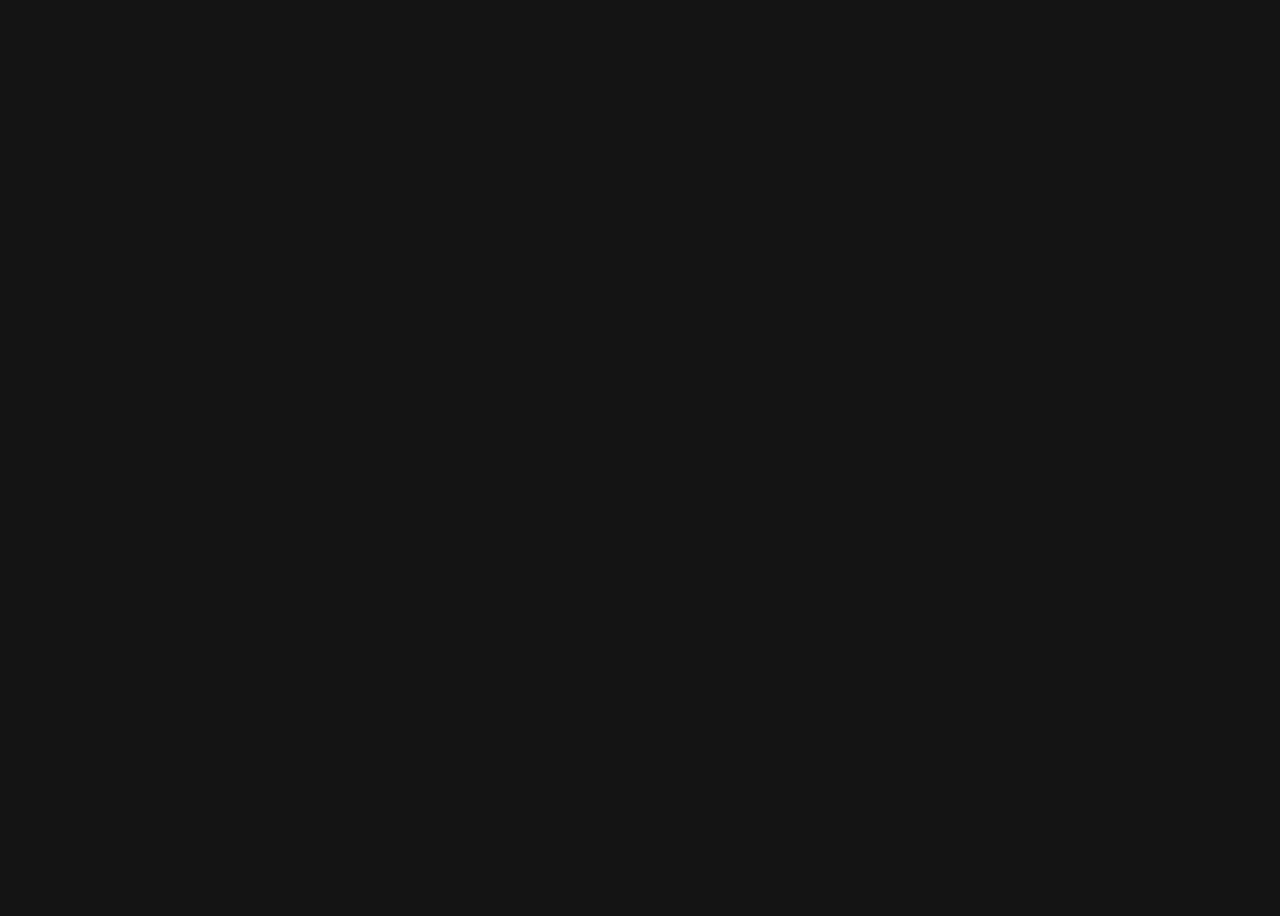
==== calculator.html @ 93fd1618 "calculator" ====
<!DOCTYPE html>
<html lang="th">
<head>
    <!-- 
        ============================================
        META TAGS
        กำหนดการเข้ารหัสและการแสดงผล
        ============================================
    -->
    <meta charset="UTF-8">
    <meta name="viewport" content="width=device-width, initial-scale=1.0">
    <meta name="description" content="เครื่องคิดเลข JavaScript - Natthanan Suwanchot">
    <title>เครื่องคิดเลข | Natthanan Suwanchot</title>
    
    <!-- 
        ============================================
        EXTERNAL FONTS
        โหลดฟอนต์ Bebas Neue และ Inter
        ============================================
    -->
    <link rel="preconnect" href="https://fonts.googleapis.com">
    <link rel="preconnect" href="https://fonts.gstatic.com" crossorigin>
    <link href="https://fonts.googleapis.com/css2?family=Bebas+Neue&family=Inter:wght@300;400;500;600;700&display=swap" rel="stylesheet">
    
    <!-- CSS หลัก -->
    <link rel="stylesheet" href="css/style.css">
    
    <!-- 
        ============================================
        NETFLIX-STYLE CSS สำหรับหน้า Calculator
        ============================================
    -->
    <style>
        /* ===== CSS Variables - Netflix Theme ===== */
        .netflix-calc {
            --netflix-red: #e50914;
            --netflix-dark: #141414;
            --netflix-darker: #0a0a0a;
            --netflix-card: #1a1a1a;
            --netflix-text: #ffffff;
            --netflix-gray: #b3b3b3;
            --netflix-border: #333333;
            font-family: 'Inter', 'Helvetica Neue', sans-serif;
            background-color: var(--netflix-dark);
            color: var(--netflix-text);
            min-height: 100vh;
            display: flex;
            flex-direction: column;
        }
        
        /* ===== NAVIGATION ===== */
        .netflix-nav {
            position: fixed;
            top: 0;
            left: 0;
            right: 0;
            z-index: 100;
            padding: 20px 4%;
            display: flex;
            justify-content: space-between;
            align-items: center;
            background-color: var(--netflix-dark);
            border-bottom: 1px solid var(--netflix-border);
        }
        
        .netflix-nav__logo {
            font-size: 1.5rem;
            font-weight: 700;
            color: var(--netflix-red);
            letter-spacing: 1px;
            text-transform: uppercase;
            text-decoration: none;
        }
        
        .netflix-nav__menu {
            display: flex;
            gap: 25px;
            list-style: none;
            margin: 0;
            padding: 0;
        }
        
        .netflix-nav__link {
            color: var(--netflix-gray);
            font-size: 14px;
            font-weight: 500;
            text-decoration: none;
            transition: color 0.2s ease;
        }
        
        .netflix-nav__link:hover,
        .netflix-nav__link--active {
            color: var(--netflix-text);
        }
        
        /* ===== MAIN CONTAINER ===== */
        .calc-container {
            flex: 1;
            display: flex;
            flex-direction: column;
            align-items: center;
            justify-content: center;
            padding: 100px 4% 40px;
        }
        
        /* ===== HEADER ===== */
        .calc-header {
            text-align: center;
            margin-bottom: 40px;
        }
        
        .calc-header__badge {
            display: inline-flex;
            align-items: center;
            gap: 8px;
            margin-bottom: 15px;
        }
        
        .calc-header__badge-icon {
            background-color: var(--netflix-red);
            color: white;
            font-weight: 900;
            padding: 2px 8px;
            font-size: 1rem;
        }
        
        .calc-header__badge-text {
            color: var(--netflix-gray);
            font-size: 0.9rem;
            letter-spacing: 3px;
            text-transform: uppercase;
        }
        
        .calc-header__title {
            font-family: 'Bebas Neue', Impact, sans-serif;
            font-size: clamp(2.5rem, 6vw, 4rem);
            letter-spacing: 4px;
            margin-bottom: 10px;
            text-shadow: 2px 2px 8px rgba(0, 0, 0, 0.8);
        }
        
        .calc-header__subtitle {
            color: var(--netflix-gray);
            font-size: 1rem;
        }
        
        /* ===== CALCULATOR ===== */
        .calculator {
            background-color: var(--netflix-card);
            border-radius: 16px;
            padding: 20px;
            box-shadow: 0 20px 60px rgba(0, 0, 0, 0.5);
            border: 1px solid var(--netflix-border);
            width: 100%;
            max-width: 340px;
        }
        
        /* Display */
        .calculator__display {
            background-color: var(--netflix-darker);
            border-radius: 12px;
            padding: 20px;
            margin-bottom: 15px;
            text-align: right;
            min-height: 100px;
            display: flex;
            flex-direction: column;
            justify-content: flex-end;
        }
        
        .calculator__equation {
            font-size: 0.9rem;
            color: var(--netflix-gray);
            min-height: 24px;
            word-break: break-all;
            margin-bottom: 5px;
        }
        
        .calculator__result {
            font-size: 2.5rem;
            font-weight: 700;
            font-family: 'SF Mono', 'Consolas', monospace;
            color: var(--netflix-text);
            word-break: break-all;
        }
        
        /* Keypad - CSS Grid 4 columns */
        .calculator__keypad {
            display: grid;
            grid-template-columns: repeat(4, 1fr);
            gap: 10px;
        }
        
        /* Keys */
        .calculator__key {
            aspect-ratio: 1;
            border-radius: 12px;
            font-size: 1.4rem;
            font-weight: 600;
            background-color: #2a2a2a;
            color: var(--netflix-text);
            border: none;
            cursor: pointer;
            transition: all 0.15s ease;
        }
        
        .calculator__key:hover {
            background-color: #3a3a3a;
        }
        
        .calculator__key:active {
            transform: scale(0.95);
        }
        
        /* Clear key - สีแดง Netflix */
        .calculator__key--clear {
            background-color: rgba(229, 9, 20, 0.3);
            color: var(--netflix-red);
        }
        
        .calculator__key--clear:hover {
            background-color: rgba(229, 9, 20, 0.5);
        }
        
        /* Operator keys - สีแดง Netflix */
        .calculator__key--operator {
            background-color: rgba(229, 9, 20, 0.2);
            color: var(--netflix-red);
        }
        
        .calculator__key--operator:hover {
            background-color: rgba(229, 9, 20, 0.4);
        }
        
        /* Zero key - กว้าง 2 columns */
        .calculator__key--zero {
            grid-column: span 2;
            aspect-ratio: auto;
            padding: 20px;
        }
        
        /* Equals key - สีแดง Netflix เต็ม */
        .calculator__key--equals {
            background-color: var(--netflix-red);
            color: white;
        }
        
        .calculator__key--equals:hover {
            background-color: #f40612;
        }
        
        /* ===== KEYBOARD INFO ===== */
        .calc-info {
            margin-top: 30px;
            text-align: center;
            color: var(--netflix-gray);
            font-size: 0.85rem;
        }
        
        .calc-info strong {
            color: var(--netflix-red);
        }
        
        /* ===== FOOTER ===== */
        .netflix-footer {
            background-color: var(--netflix-darker);
            padding: 30px 4%;
            text-align: center;
            border-top: 1px solid var(--netflix-border);
        }
        
        .netflix-footer__text {
            color: var(--netflix-gray);
            font-size: 0.9rem;
            margin: 0;
        }
        
        /* ===== RESPONSIVE ===== */
        @media (max-width: 768px) {
            .netflix-nav {
                padding: 15px 4%;
            }
            
            .netflix-nav__menu {
                gap: 15px;
            }
            
            .netflix-nav__link {
                font-size: 12px;
            }
            
            .calculator {
                max-width: 300px;
            }
            
            .calculator__key {
                font-size: 1.2rem;
            }
            
            .calculator__result {
                font-size: 2rem;
            }
        }
    </style>
</head>
<body class="netflix-calc">
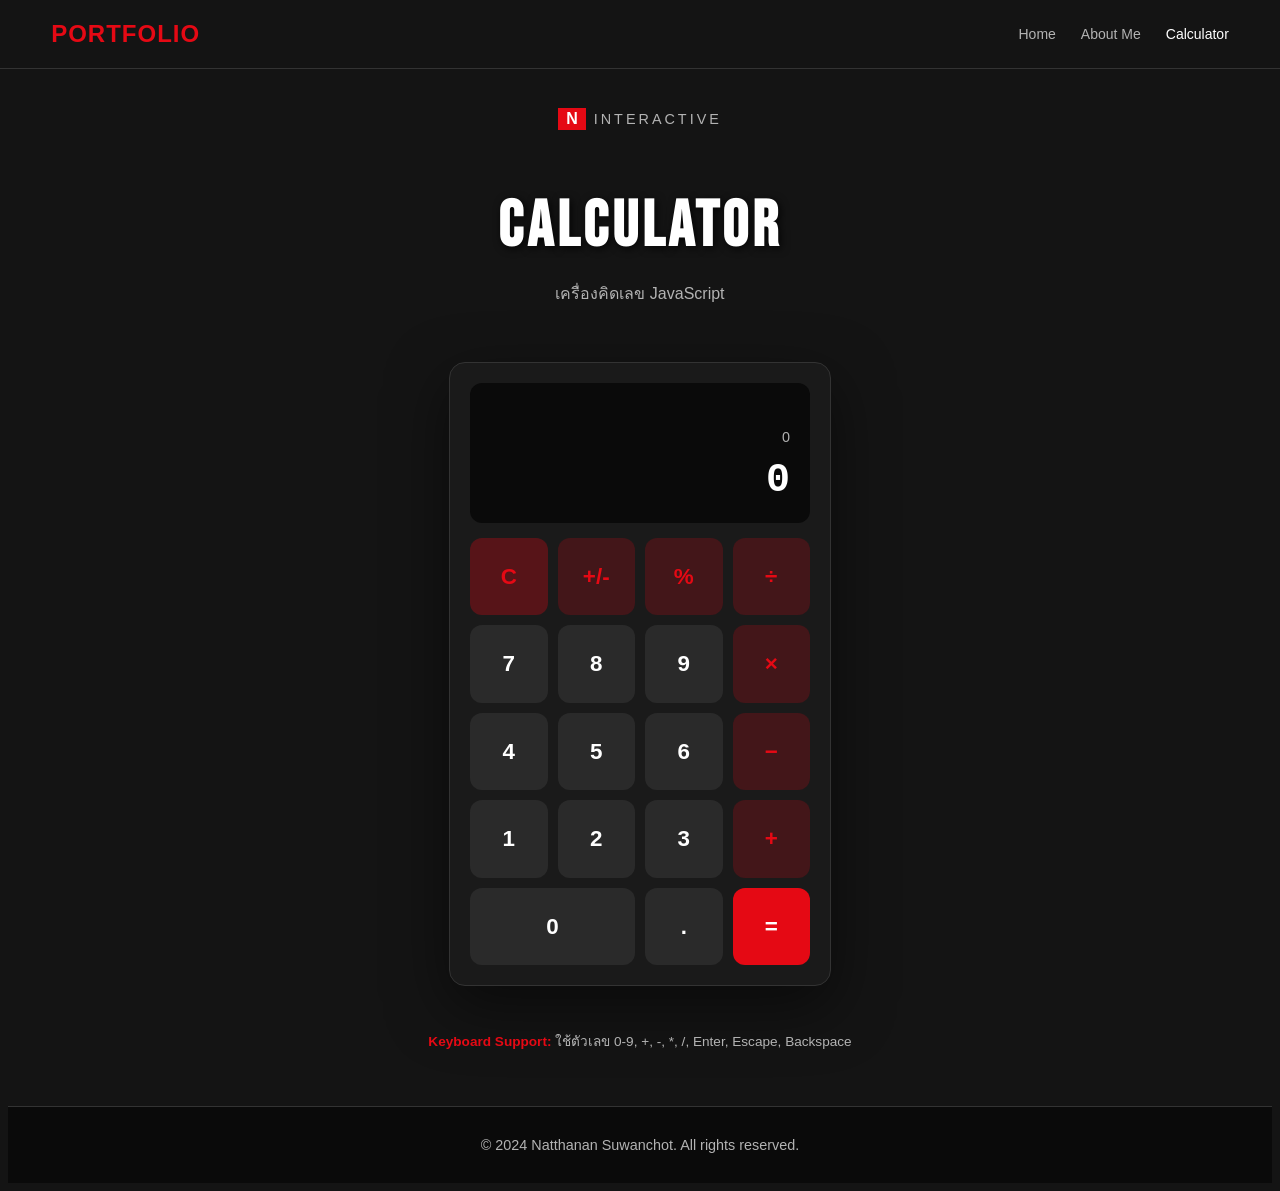
==== commit 52a42fc7: "calculator fix" ====
--- a/calculator.html
+++ b/calculator.html
@@ -303,4 +303,108 @@
         }
     </style>
 </head>
-<body class="netflix-calc">+<body class="netflix-calc">
+
+     <!-- 
+        ============================================
+        NAVIGATION
+        ============================================
+    -->
+    <header class="netflix-nav">
+        <a href="index.html" class="netflix-nav__logo">Portfolio</a>
+        <ul class="netflix-nav__menu">
+            <li><a href="index.html" class="netflix-nav__link">Home</a></li>
+            <li><a href="cv.html" class="netflix-nav__link">About Me</a></li>
+            <li><a href="calculator.html" class="netflix-nav__link netflix-nav__link--active" aria-current="page">Calculator</a></li>
+        </ul>
+    </header>
+
+    <!-- 
+        ============================================
+        MAIN CONTENT
+        ============================================
+    -->
+    <main class="calc-container">
+        <!-- Header -->
+        <div class="calc-header">
+            <div class="calc-header__badge">
+                <span class="calc-header__badge-icon">N</span>
+                <span class="calc-header__badge-text">Interactive</span>
+            </div>
+            <h1 class="calc-header__title">CALCULATOR</h1>
+            <p class="calc-header__subtitle">เครื่องคิดเลข JavaScript</p>
+        </div>
+
+        <!-- 
+            ============================================
+            CALCULATOR COMPONENT
+            ใช้ CSS Grid จัดวางปุ่ม 4 คอลัมน์
+            ============================================
+        -->
+        <div class="calculator" role="application" aria-label="เครื่องคิดเลข">
+            <!-- Display -->
+            <div class="calculator__display">
+                <div class="calculator__equation" aria-live="polite">0</div>
+                <div class="calculator__result" aria-live="polite">0</div>
+            </div>
+            
+            <!-- 
+                Keypad - ใช้ Event Delegation
+                ผูก Event กับ container แทนที่จะผูกกับปุ่มแต่ละปุ่ม
+            -->
+            <div class="calculator__keypad">
+                <!-- Row 1 -->
+                <button type="button" class="calculator__key calculator__key--clear" data-action="clear">C</button>
+                <button type="button" class="calculator__key calculator__key--operator" data-action="sign">+/-</button>
+                <button type="button" class="calculator__key calculator__key--operator" data-action="percent">%</button>
+                <button type="button" class="calculator__key calculator__key--operator" data-action="operator" data-value="/">÷</button>
+                
+                <!-- Row 2 -->
+                <button type="button" class="calculator__key" data-action="number" data-value="7">7</button>
+                <button type="button" class="calculator__key" data-action="number" data-value="8">8</button>
+                <button type="button" class="calculator__key" data-action="number" data-value="9">9</button>
+                <button type="button" class="calculator__key calculator__key--operator" data-action="operator" data-value="*">×</button>
+                
+                <!-- Row 3 -->
+                <button type="button" class="calculator__key" data-action="number" data-value="4">4</button>
+                <button type="button" class="calculator__key" data-action="number" data-value="5">5</button>
+                <button type="button" class="calculator__key" data-action="number" data-value="6">6</button>
+                <button type="button" class="calculator__key calculator__key--operator" data-action="operator" data-value="-">−</button>
+                
+                <!-- Row 4 -->
+                <button type="button" class="calculator__key" data-action="number" data-value="1">1</button>
+                <button type="button" class="calculator__key" data-action="number" data-value="2">2</button>
+                <button type="button" class="calculator__key" data-action="number" data-value="3">3</button>
+                <button type="button" class="calculator__key calculator__key--operator" data-action="operator" data-value="+">+</button>
+                
+                <!-- Row 5 -->
+                <button type="button" class="calculator__key calculator__key--zero" data-action="number" data-value="0">0</button>
+                <button type="button" class="calculator__key" data-action="decimal">.</button>
+                <button type="button" class="calculator__key calculator__key--equals" data-action="equals">=</button>
+            </div>
+        </div>
+
+        <!-- Keyboard Info -->
+        <div class="calc-info">
+            <p><strong>Keyboard Support:</strong> ใช้ตัวเลข 0-9, +, -, *, /, Enter, Escape, Backspace</p>
+        </div>
+    </main>
+
+    <!-- 
+        ============================================
+        FOOTER
+        ============================================
+    -->
+    <footer class="netflix-footer">
+        <p class="netflix-footer__text">&copy; 2024 Natthanan Suwanchot. All rights reserved.</p>
+    </footer>
+
+    <!-- 
+        ============================================
+        JAVASCRIPT
+        เชื่อมต่อไฟล์ JavaScript ภายนอก
+        ============================================
+    -->
+    <script src="js/calculator.js"></script>
+</body>
+</html>
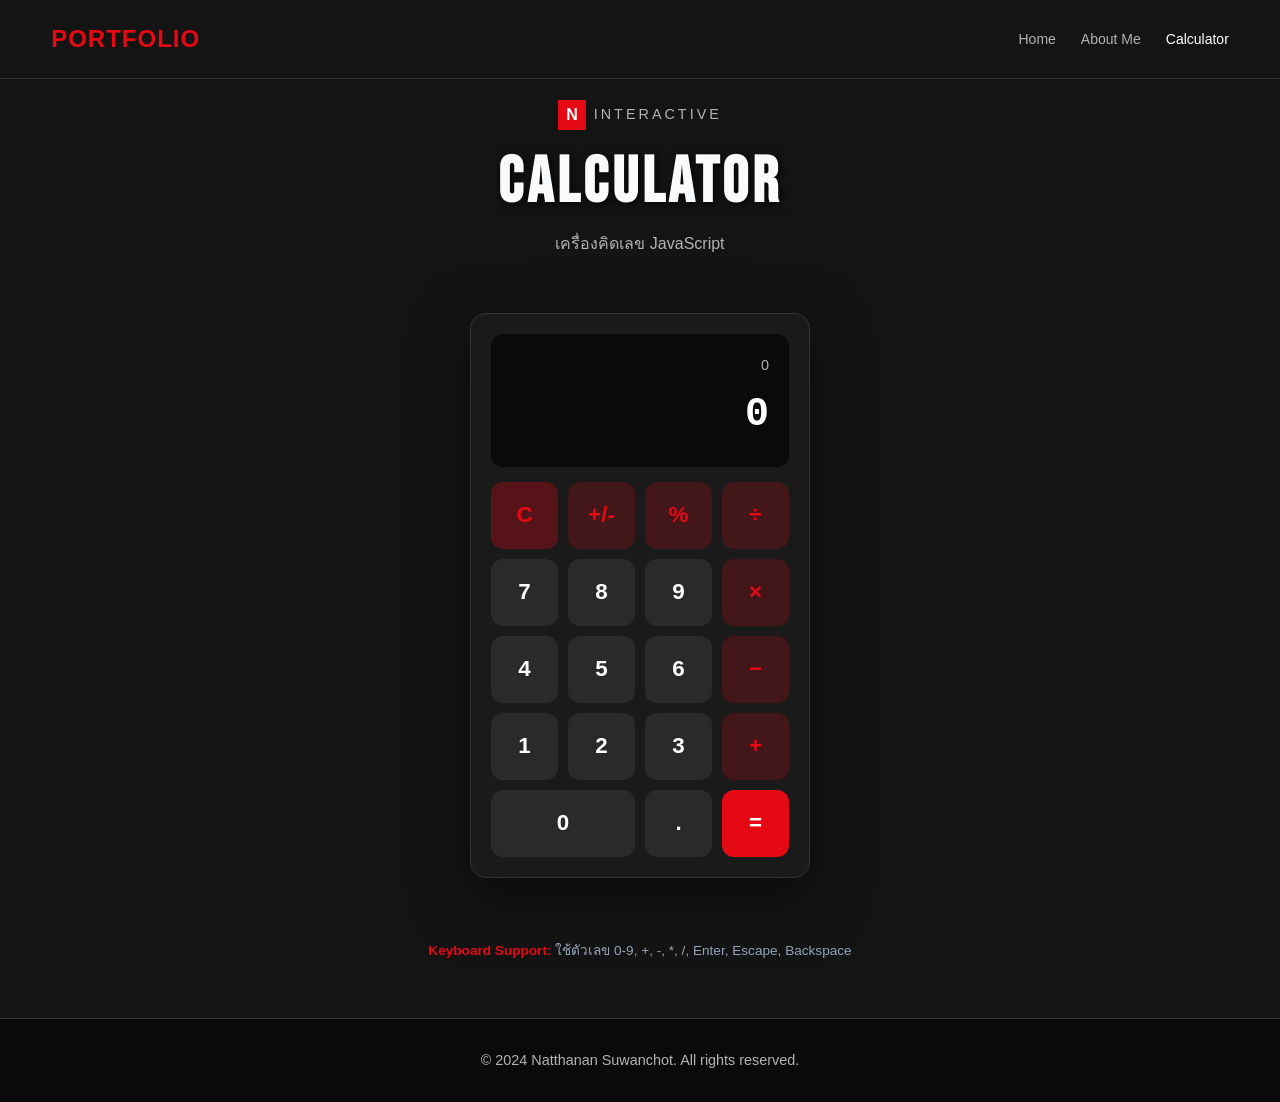
==== commit b7794847: "fix" ====
--- a/calculator.html
+++ b/calculator.html
@@ -304,8 +304,7 @@
     </style>
 </head>
 <body class="netflix-calc">
-
-     <!-- 
+    <!-- 
         ============================================
         NAVIGATION
         ============================================
--- a/css/style.css
+++ b/css/style.css
@@ -0,0 +1,1073 @@
+/* ============================================
+   PERSONAL WEBSITE - MAIN STYLESHEET
+   ============================================
+   
+   สารบัญ (Table of Contents):
+   1. CSS Variables (Custom Properties)
+   2. CSS Reset & Base Styles
+   3. Typography
+   4. Layout Components
+   5. Header & Navigation
+   6. Buttons
+   7. Cards
+   8. Hero Section
+   9. About Section
+   10. Skills Section
+   11. CV Page Styles
+   12. Calculator Styles
+   13. Footer
+   14. Responsive Breakpoints
+   
+   ============================================ */
+
+/* ============================================
+   1. CSS VARIABLES (CUSTOM PROPERTIES)
+   ============================================
+   กำหนดค่าสีและฟอนต์หลักที่ใช้ทั้งเว็บไซต์
+   ทำให้ง่ายต่อการแก้ไขและ maintain
+*/
+:root {
+    /* ===== Color Palette ===== */
+    /* สีหลัก - Teal/Cyan */
+    --color-primary: #14b8a6;
+    --color-primary-light: #2dd4bf;
+    --color-primary-dark: #0d9488;
+    
+    /* สีพื้นหลัง - Dark Theme */
+    --color-bg-dark: #0f172a;
+    --color-bg-card: #1e293b;
+    --color-bg-card-hover: #334155;
+    
+    /* สีข้อความ */
+    --color-text-primary: #f8fafc;
+    --color-text-secondary: #94a3b8;
+    --color-text-muted: #64748b;
+    
+    /* สีเส้นขอบ */
+    --color-border: #334155;
+    --color-border-light: #475569;
+    
+    /* สีสำหรับ Calculator */
+    --color-calc-key: #334155;
+    --color-calc-key-hover: #475569;
+    --color-calc-operator: #f59e0b;
+    --color-calc-equals: #14b8a6;
+    --color-calc-clear: #ef4444;
+    
+    /* ===== Typography ===== */
+    /* ฟอนต์หลัก - ใช้ System Font Stack เพื่อ Performance */
+    --font-family-primary: 'Segoe UI', system-ui, -apple-system, sans-serif;
+    --font-family-mono: 'SF Mono', 'Consolas', 'Liberation Mono', monospace;
+    
+    /* ขนาดฟอนต์ */
+    --font-size-xs: 0.75rem;    /* 12px */
+    --font-size-sm: 0.875rem;   /* 14px */
+    --font-size-base: 1rem;     /* 16px */
+    --font-size-lg: 1.125rem;   /* 18px */
+    --font-size-xl: 1.25rem;    /* 20px */
+    --font-size-2xl: 1.5rem;    /* 24px */
+    --font-size-3xl: 1.875rem;  /* 30px */
+    --font-size-4xl: 2.25rem;   /* 36px */
+    
+    /* ===== Spacing ===== */
+    --spacing-xs: 0.25rem;   /* 4px */
+    --spacing-sm: 0.5rem;    /* 8px */
+    --spacing-md: 1rem;      /* 16px */
+    --spacing-lg: 1.5rem;    /* 24px */
+    --spacing-xl: 2rem;      /* 32px */
+    --spacing-2xl: 3rem;     /* 48px */
+    --spacing-3xl: 4rem;     /* 64px */
+    
+    /* ===== Border Radius ===== */
+    --radius-sm: 0.375rem;   /* 6px */
+    --radius-md: 0.5rem;     /* 8px */
+    --radius-lg: 0.75rem;    /* 12px */
+    --radius-xl: 1rem;       /* 16px */
+    --radius-full: 9999px;   /* Fully rounded */
+    
+    /* ===== Shadows ===== */
+    --shadow-sm: 0 1px 2px rgba(0, 0, 0, 0.3);
+    --shadow-md: 0 4px 6px rgba(0, 0, 0, 0.3);
+    --shadow-lg: 0 10px 15px rgba(0, 0, 0, 0.3);
+    
+    /* ===== Transitions ===== */
+    --transition-fast: 150ms ease;
+    --transition-normal: 250ms ease;
+    --transition-slow: 350ms ease;
+    
+    /* ===== Container Widths ===== */
+    --container-sm: 640px;
+    --container-md: 768px;
+    --container-lg: 1024px;
+    --container-xl: 1200px;
+}
+
+
+/* ============================================
+   2. CSS RESET & BASE STYLES
+   ============================================
+   รีเซ็ตค่า default ของ browser เพื่อความสม่ำเสมอ
+*/
+
+/* Box sizing reset */
+*,
+*::before,
+*::after {
+    box-sizing: border-box;
+    margin: 0;
+    padding: 0;
+}
+
+/* HTML & Body base styles */
+html {
+    /* ทำให้ 1rem = 16px */
+    font-size: 100%;
+    /* Smooth scrolling */
+    scroll-behavior: smooth;
+}
+
+body {
+    font-family: var(--font-family-primary);
+    font-size: var(--font-size-base);
+    line-height: 1.6;
+    color: var(--color-text-primary);
+    background-color: var(--color-bg-dark);
+    /* ป้องกัน horizontal scroll */
+    overflow-x: hidden;
+    /* Minimum height เต็มหน้าจอ */
+    min-height: 100vh;
+}
+
+/* Remove default list styles */
+ul, ol {
+    list-style: none;
+}
+
+/* Remove default link styles */
+a {
+    text-decoration: none;
+    color: inherit;
+}
+
+/* Make images responsive by default */
+img {
+    max-width: 100%;
+    height: auto;
+    display: block;
+}
+
+/* Remove default button styles */
+button {
+    font-family: inherit;
+    font-size: inherit;
+    cursor: pointer;
+    border: none;
+    background: none;
+}
+
+/* Focus styles for accessibility */
+:focus-visible {
+    outline: 2px solid var(--color-primary);
+    outline-offset: 2px;
+}
+
+
+/* ============================================
+   3. TYPOGRAPHY
+   ============================================
+   สไตล์สำหรับ headings และ text elements
+*/
+
+h1, h2, h3, h4, h5, h6 {
+    font-weight: 700;
+    line-height: 1.2;
+    color: var(--color-text-primary);
+}
+
+h1 { font-size: var(--font-size-4xl); }
+h2 { font-size: var(--font-size-3xl); }
+h3 { font-size: var(--font-size-2xl); }
+h4 { font-size: var(--font-size-xl); }
+
+p {
+    margin-bottom: var(--spacing-md);
+    color: var(--color-text-secondary);
+}
+
+/* Section title - ใช้ร่วมกันทั้งเว็บ */
+.section__title {
+    font-size: var(--font-size-2xl);
+    text-align: center;
+    margin-bottom: var(--spacing-xl);
+    color: var(--color-text-primary);
+}
+
+
+/* ============================================
+   4. LAYOUT COMPONENTS
+   ============================================
+   Container และ layout utilities
+*/
+
+/* Main content wrapper */
+.main {
+    /* ให้พื้นที่สำหรับ fixed header */
+    padding-top: 80px;
+}
+
+/* Generic container */
+.container {
+    width: 100%;
+    max-width: var(--container-xl);
+    margin: 0 auto;
+    padding: 0 var(--spacing-md);
+}
+
+
+/* ============================================
+   5. HEADER & NAVIGATION
+   ============================================
+   ส่วนหัวและเมนูนำทาง - ใช้ Flexbox จัดเรียง
+*/
+
+/* Header - fixed ที่ด้านบน */
+.header {
+    position: fixed;
+    top: 0;
+    left: 0;
+    right: 0;
+    z-index: 1000;
+    background-color: rgba(15, 23, 42, 0.95);
+    backdrop-filter: blur(10px);
+    border-bottom: 1px solid var(--color-border);
+}
+
+/* Header container - ใช้ Flexbox */
+.header__container {
+    max-width: var(--container-xl);
+    margin: 0 auto;
+    padding: var(--spacing-md);
+    /* Flexbox: จัดเรียง logo และ nav */
+    display: flex;
+    justify-content: space-between;
+    align-items: center;
+}
+
+/* Logo styles */
+.header__logo {
+    display: flex;
+    align-items: center;
+    gap: var(--spacing-sm);
+    font-weight: 700;
+    font-size: var(--font-size-lg);
+    color: var(--color-text-primary);
+    transition: color var(--transition-fast);
+}
+
+.header__logo:hover {
+    color: var(--color-primary);
+}
+
+.header__logo-icon {
+    color: var(--color-primary);
+    font-family: var(--font-family-mono);
+}
+
+/* Navigation - ใช้ Flexbox */
+.nav__list {
+    /* Flexbox: จัดเรียงเมนูในแนวนอน */
+    display: flex;
+    gap: var(--spacing-xs);
+}
+
+.nav__link {
+    display: block;
+    padding: var(--spacing-sm) var(--spacing-md);
+    border-radius: var(--radius-md);
+    color: var(--color-text-secondary);
+    font-weight: 500;
+    transition: all var(--transition-fast);
+}
+
+.nav__link:hover {
+    color: var(--color-text-primary);
+    background-color: var(--color-bg-card);
+}
+
+/* Active state - Modifier class ตาม BEM */
+.nav__link--active {
+    color: var(--color-primary);
+    background-color: rgba(20, 184, 166, 0.1);
+}
+
+
+/* ============================================
+   6. BUTTONS
+   ============================================
+   ปุ่มต่างๆ - ใช้ BEM Modifier
+*/
+
+.btn {
+    display: inline-flex;
+    align-items: center;
+    justify-content: center;
+    padding: var(--spacing-sm) var(--spacing-lg);
+    border-radius: var(--radius-md);
+    font-weight: 600;
+    font-size: var(--font-size-base);
+    transition: all var(--transition-fast);
+    cursor: pointer;
+}
+
+/* Primary button - สีหลัก */
+.btn--primary {
+    background-color: var(--color-primary);
+    color: var(--color-bg-dark);
+}
+
+.btn--primary:hover {
+    background-color: var(--color-primary-light);
+    transform: translateY(-2px);
+    box-shadow: var(--shadow-md);
+}
+
+/* Secondary button - outline style */
+.btn--secondary {
+    background-color: transparent;
+    color: var(--color-primary);
+    border: 2px solid var(--color-primary);
+}
+
+.btn--secondary:hover {
+    background-color: var(--color-primary);
+    color: var(--color-bg-dark);
+}
+
+
+/* ============================================
+   7. CARDS
+   ============================================
+   Card component - ใช้ซ้ำได้หลายที่
+*/
+
+.card {
+    background-color: var(--color-bg-card);
+    border-radius: var(--radius-lg);
+    padding: var(--spacing-lg);
+    border: 1px solid var(--color-border);
+    transition: all var(--transition-normal);
+}
+
+.card:hover {
+    transform: translateY(-4px);
+    border-color: var(--color-primary);
+    box-shadow: var(--shadow-lg);
+}
+
+.card__icon {
+    font-size: var(--font-size-3xl);
+    margin-bottom: var(--spacing-md);
+}
+
+.card__title {
+    font-size: var(--font-size-lg);
+    margin-bottom: var(--spacing-sm);
+    color: var(--color-text-primary);
+}
+
+.card__text {
+    font-size: var(--font-size-sm);
+    color: var(--color-text-secondary);
+    margin-bottom: 0;
+}
+
+
+/* ============================================
+   8. HERO SECTION
+   ============================================
+   ส่วน Hero ในหน้าแรก
+*/
+
+.hero {
+    padding: var(--spacing-3xl) var(--spacing-md);
+    min-height: calc(100vh - 80px);
+    /* Flexbox: จัดกึ่งกลางแนวตั้ง */
+    display: flex;
+    align-items: center;
+}
+
+.hero__container {
+    max-width: var(--container-lg);
+    margin: 0 auto;
+    /* Flexbox: จัดเรียง mobile-first (แนวตั้ง) */
+    display: flex;
+    flex-direction: column;
+    align-items: center;
+    text-align: center;
+    gap: var(--spacing-xl);
+}
+
+/* รูปโปรไฟล์ */
+.hero__image-wrapper {
+    flex-shrink: 0;
+}
+
+.hero__image-placeholder {
+    width: 180px;
+    height: 180px;
+    border-radius: var(--radius-full);
+    background: linear-gradient(135deg, var(--color-primary), var(--color-primary-dark));
+    display: flex;
+    align-items: center;
+    justify-content: center;
+    border: 4px solid var(--color-bg-card);
+    box-shadow: var(--shadow-lg);
+}
+
+.hero__image-icon {
+    font-size: 4rem;
+}
+
+/* Hero content */
+.hero__greeting {
+    font-size: var(--font-size-lg);
+    color: var(--color-primary);
+    margin-bottom: var(--spacing-sm);
+}
+
+.hero__title {
+    font-size: var(--font-size-3xl);
+    margin-bottom: var(--spacing-sm);
+}
+
+.hero__name {
+    color: var(--color-primary);
+}
+
+.hero__subtitle {
+    font-size: var(--font-size-xl);
+    color: var(--color-text-secondary);
+    margin-bottom: var(--spacing-md);
+}
+
+.hero__description {
+    max-width: 500px;
+    margin: 0 auto var(--spacing-lg);
+}
+
+/* Hero buttons */
+.hero__buttons {
+    display: flex;
+    flex-wrap: wrap;
+    justify-content: center;
+    gap: var(--spacing-md);
+}
+
+
+/* ============================================
+   9. ABOUT SECTION
+   ============================================
+   ส่วนเกี่ยวกับตัวเอง - ใช้ CSS Grid
+*/
+
+.about {
+    padding: var(--spacing-3xl) var(--spacing-md);
+    background-color: var(--color-bg-card);
+}
+
+.about__container {
+    max-width: var(--container-lg);
+    margin: 0 auto;
+}
+
+/* Grid layout สำหรับ cards */
+.about__grid {
+    /* CSS Grid: 1 คอลัมน์บน mobile */
+    display: grid;
+    grid-template-columns: 1fr;
+    gap: var(--spacing-lg);
+}
+
+
+/* ============================================
+   10. SKILLS SECTION
+   ============================================
+   ส่วนแสดงทักษะ - ใช้ Flexbox wrap
+*/
+
+.skills {
+    padding: var(--spacing-3xl) var(--spacing-md);
+}
+
+.skills__container {
+    max-width: var(--container-lg);
+    margin: 0 auto;
+}
+
+.skills__list {
+    /* Flexbox: wrap items */
+    display: flex;
+    flex-wrap: wrap;
+    justify-content: center;
+    gap: var(--spacing-sm);
+}
+
+.skills__item {
+    background-color: var(--color-bg-card);
+    padding: var(--spacing-sm) var(--spacing-md);
+    border-radius: var(--radius-full);
+    font-size: var(--font-size-sm);
+    font-weight: 500;
+    border: 1px solid var(--color-border);
+    transition: all var(--transition-fast);
+}
+
+.skills__item:hover {
+    border-color: var(--color-primary);
+    color: var(--color-primary);
+}
+
+
+/* ============================================
+   11. CV PAGE STYLES
+   ============================================
+   สไตล์สำหรับหน้า CV
+*/
+
+/* CV Header */
+.cv-header {
+    padding: var(--spacing-3xl) var(--spacing-md) var(--spacing-xl);
+    background-color: var(--color-bg-card);
+}
+
+.cv-header__container {
+    max-width: var(--container-lg);
+    margin: 0 auto;
+    /* Flexbox: จัดเรียงรูปและข้อมูล */
+    display: flex;
+    flex-direction: column;
+    align-items: center;
+    text-align: center;
+    gap: var(--spacing-lg);
+}
+
+.cv-header__image-placeholder {
+    width: 150px;
+    height: 150px;
+    border-radius: var(--radius-full);
+    background: linear-gradient(135deg, var(--color-primary), var(--color-primary-dark));
+    display: flex;
+    align-items: center;
+    justify-content: center;
+    font-size: 3rem;
+    border: 4px solid var(--color-bg-dark);
+}
+
+.cv-header__name {
+    font-size: var(--font-size-3xl);
+    margin-bottom: var(--spacing-xs);
+}
+
+.cv-header__title {
+    font-size: var(--font-size-lg);
+    color: var(--color-primary);
+    margin-bottom: var(--spacing-md);
+}
+
+.cv-header__contact {
+    display: flex;
+    flex-direction: column;
+    gap: var(--spacing-sm);
+}
+
+.cv-header__contact-item {
+    display: flex;
+    align-items: center;
+    justify-content: center;
+    gap: var(--spacing-sm);
+    color: var(--color-text-secondary);
+}
+
+.cv-header__contact-item a {
+    color: var(--color-primary);
+}
+
+.cv-header__contact-item a:hover {
+    text-decoration: underline;
+}
+
+/* CV Content - ใช้ CSS Grid 2 คอลัมน์ */
+.cv-content {
+    padding: var(--spacing-xl) var(--spacing-md) var(--spacing-3xl);
+}
+
+.cv-content__container {
+    max-width: var(--container-lg);
+    margin: 0 auto;
+    /* CSS Grid: mobile-first 1 column */
+    display: grid;
+    grid-template-columns: 1fr;
+    gap: var(--spacing-xl);
+}
+
+/* CV Section */
+.cv-section {
+    margin-bottom: var(--spacing-xl);
+}
+
+.cv-section__title {
+    font-size: var(--font-size-xl);
+    display: flex;
+    align-items: center;
+    gap: var(--spacing-sm);
+    padding-bottom: var(--spacing-sm);
+    border-bottom: 2px solid var(--color-border);
+    margin-bottom: var(--spacing-lg);
+}
+
+.cv-section__icon {
+    font-size: var(--font-size-2xl);
+}
+
+/* Timeline Component */
+.timeline {
+    position: relative;
+    padding-left: var(--spacing-lg);
+}
+
+/* เส้น Timeline */
+.timeline::before {
+    content: '';
+    position: absolute;
+    left: 0;
+    top: 0;
+    bottom: 0;
+    width: 2px;
+    background-color: var(--color-border);
+}
+
+.timeline__item {
+    position: relative;
+    padding-bottom: var(--spacing-lg);
+}
+
+.timeline__item:last-child {
+    padding-bottom: 0;
+}
+
+/* จุดบน Timeline */
+.timeline__marker {
+    position: absolute;
+    left: calc(-1 * var(--spacing-lg) - 5px);
+    top: 4px;
+    width: 12px;
+    height: 12px;
+    border-radius: var(--radius-full);
+    background-color: var(--color-primary);
+    border: 2px solid var(--color-bg-dark);
+}
+
+.timeline__title {
+    font-size: var(--font-size-lg);
+    margin-bottom: var(--spacing-xs);
+}
+
+.timeline__subtitle {
+    color: var(--color-primary);
+    font-weight: 500;
+    margin-bottom: var(--spacing-xs);
+}
+
+.timeline__date {
+    font-size: var(--font-size-sm);
+    color: var(--color-text-muted);
+    margin-bottom: var(--spacing-sm);
+}
+
+.timeline__description {
+    font-size: var(--font-size-sm);
+}
+
+.timeline__list {
+    padding-left: var(--spacing-md);
+}
+
+.timeline__list li {
+    position: relative;
+    padding-left: var(--spacing-md);
+    margin-bottom: var(--spacing-xs);
+    font-size: var(--font-size-sm);
+    color: var(--color-text-secondary);
+}
+
+.timeline__list li::before {
+    content: '•';
+    position: absolute;
+    left: 0;
+    color: var(--color-primary);
+}
+
+/* Skill Bars */
+.skill-bars {
+    display: flex;
+    flex-direction: column;
+    gap: var(--spacing-md);
+}
+
+.skill-bar__header {
+    display: flex;
+    justify-content: space-between;
+    margin-bottom: var(--spacing-xs);
+}
+
+.skill-bar__name {
+    font-weight: 500;
+}
+
+.skill-bar__percent {
+    color: var(--color-primary);
+    font-size: var(--font-size-sm);
+}
+
+.skill-bar__track {
+    height: 8px;
+    background-color: var(--color-bg-dark);
+    border-radius: var(--radius-full);
+    overflow: hidden;
+}
+
+.skill-bar__fill {
+    height: 100%;
+    background: linear-gradient(90deg, var(--color-primary), var(--color-primary-light));
+    border-radius: var(--radius-full);
+    transition: width var(--transition-slow);
+}
+
+/* Language List */
+.language-list {
+    display: flex;
+    flex-direction: column;
+    gap: var(--spacing-sm);
+}
+
+.language-list__item {
+    display: flex;
+    justify-content: space-between;
+    padding: var(--spacing-sm);
+    background-color: var(--color-bg-dark);
+    border-radius: var(--radius-md);
+}
+
+.language-list__level {
+    color: var(--color-primary);
+    font-size: var(--font-size-sm);
+}
+
+/* Interest Tags */
+.interest-tags {
+    display: flex;
+    flex-wrap: wrap;
+    gap: var(--spacing-sm);
+}
+
+.interest-tags__item {
+    background-color: var(--color-bg-dark);
+    padding: var(--spacing-xs) var(--spacing-md);
+    border-radius: var(--radius-full);
+    font-size: var(--font-size-sm);
+    border: 1px solid var(--color-border);
+}
+
+
+/* ============================================
+   12. CALCULATOR STYLES
+   ============================================
+   สไตล์สำหรับเครื่องคิดเลข - ใช้ CSS Grid
+*/
+
+.calculator-section {
+    padding: var(--spacing-3xl) var(--spacing-md);
+    min-height: calc(100vh - 80px);
+}
+
+.calculator-section__container {
+    max-width: var(--container-sm);
+    margin: 0 auto;
+    text-align: center;
+}
+
+.calculator-section__description {
+    margin-bottom: var(--spacing-xl);
+}
+
+/* Calculator container */
+.calculator {
+    background-color: var(--color-bg-card);
+    border-radius: var(--radius-xl);
+    padding: var(--spacing-md);
+    box-shadow: var(--shadow-lg);
+    border: 1px solid var(--color-border);
+    max-width: 320px;
+    margin: 0 auto var(--spacing-xl);
+}
+
+/* Calculator display */
+.calculator__display {
+    background-color: var(--color-bg-dark);
+    border-radius: var(--radius-lg);
+    padding: var(--spacing-md);
+    margin-bottom: var(--spacing-md);
+    text-align: right;
+    min-height: 100px;
+    display: flex;
+    flex-direction: column;
+    justify-content: flex-end;
+}
+
+.calculator__equation {
+    font-size: var(--font-size-sm);
+    color: var(--color-text-muted);
+    min-height: 20px;
+    word-break: break-all;
+}
+
+.calculator__result {
+    font-size: var(--font-size-3xl);
+    font-weight: 700;
+    font-family: var(--font-family-mono);
+    color: var(--color-text-primary);
+    word-break: break-all;
+}
+
+/* Calculator keypad - ใช้ CSS Grid 4 columns */
+.calculator__keypad {
+    /* CSS Grid: 4 คอลัมน์เท่ากัน */
+    display: grid;
+    grid-template-columns: repeat(4, 1fr);
+    gap: var(--spacing-sm);
+}
+
+/* Calculator keys */
+.calculator__key {
+    aspect-ratio: 1;
+    border-radius: var(--radius-md);
+    font-size: var(--font-size-xl);
+    font-weight: 600;
+    background-color: var(--color-calc-key);
+    color: var(--color-text-primary);
+    transition: all var(--transition-fast);
+    border: 1px solid transparent;
+}
+
+.calculator__key:hover {
+    background-color: var(--color-calc-key-hover);
+}
+
+.calculator__key:active {
+    transform: scale(0.95);
+}
+
+/* Clear key - สีแดง */
+.calculator__key--clear {
+    background-color: rgba(239, 68, 68, 0.2);
+    color: var(--color-calc-clear);
+}
+
+.calculator__key--clear:hover {
+    background-color: rgba(239, 68, 68, 0.3);
+}
+
+/* Operator keys - สีส้ม */
+.calculator__key--operator {
+    background-color: rgba(245, 158, 11, 0.2);
+    color: var(--color-calc-operator);
+}
+
+.calculator__key--operator:hover {
+    background-color: rgba(245, 158, 11, 0.3);
+}
+
+/* Zero key - กว้าง 2 columns */
+.calculator__key--zero {
+    grid-column: span 2;
+    aspect-ratio: auto;
+    padding: var(--spacing-md);
+}
+
+/* Equals key - สี primary */
+.calculator__key--equals {
+    background-color: var(--color-calc-equals);
+    color: var(--color-bg-dark);
+}
+
+.calculator__key--equals:hover {
+    background-color: var(--color-primary-light);
+}
+
+/* Help text */
+.calculator-section__help {
+    font-size: var(--font-size-sm);
+    color: var(--color-text-muted);
+    background-color: var(--color-bg-card);
+    padding: var(--spacing-md);
+    border-radius: var(--radius-md);
+    margin-bottom: var(--spacing-3xl);
+}
+
+/* Features section */
+.features {
+    padding: var(--spacing-xl) var(--spacing-md) var(--spacing-3xl);
+}
+
+.features__container {
+    max-width: var(--container-lg);
+    margin: 0 auto;
+}
+
+.features__grid {
+    display: grid;
+    grid-template-columns: 1fr;
+    gap: var(--spacing-lg);
+}
+
+
+/* ============================================
+   13. FOOTER
+   ============================================
+   ส่วนท้ายของเว็บไซต์
+*/
+
+.footer {
+    background-color: var(--color-bg-card);
+    border-top: 1px solid var(--color-border);
+    padding: var(--spacing-xl) var(--spacing-md);
+}
+
+.footer__container {
+    max-width: var(--container-lg);
+    margin: 0 auto;
+    text-align: center;
+}
+
+.footer__text {
+    color: var(--color-text-secondary);
+    margin-bottom: var(--spacing-md);
+}
+
+.footer__links {
+    display: flex;
+    justify-content: center;
+    gap: var(--spacing-lg);
+}
+
+.footer__link {
+    color: var(--color-text-secondary);
+    transition: color var(--transition-fast);
+}
+
+.footer__link:hover {
+    color: var(--color-primary);
+}
+
+
+/* ============================================
+   14. RESPONSIVE BREAKPOINTS
+   ============================================
+   Mobile-First: เขียน CSS พื้นฐานสำหรับมือถือก่อน
+   แล้วใช้ min-width media queries สำหรับหน้าจอใหญ่ขึ้น
+*/
+
+/* ===== Tablet (768px ขึ้นไป) ===== */
+@media (min-width: 768px) {
+    /* Hero section - จัดเรียงแนวนอน */
+    .hero__container {
+        flex-direction: row;
+        text-align: left;
+    }
+    
+    .hero__image-placeholder {
+        width: 220px;
+        height: 220px;
+    }
+    
+    .hero__title {
+        font-size: var(--font-size-4xl);
+    }
+    
+    .hero__buttons {
+        justify-content: flex-start;
+    }
+    
+    /* About grid - 2 columns */
+    .about__grid {
+        grid-template-columns: repeat(2, 1fr);
+    }
+    
+    /* CV header - แนวนอน */
+    .cv-header__container {
+        flex-direction: row;
+        text-align: left;
+    }
+    
+    .cv-header__contact {
+        flex-direction: row;
+        flex-wrap: wrap;
+    }
+    
+    /* CV content - 2 columns */
+    .cv-content__container {
+        grid-template-columns: 2fr 1fr;
+    }
+    
+    /* Features grid - 2 columns */
+    .features__grid {
+        grid-template-columns: repeat(2, 1fr);
+    }
+}
+
+/* ===== Desktop (1024px ขึ้นไป) ===== */
+@media (min-width: 1024px) {
+    /* About grid - 3 columns */
+    .about__grid {
+        grid-template-columns: repeat(3, 1fr);
+    }
+    
+    /* Features grid - 3 columns */
+    .features__grid {
+        grid-template-columns: repeat(3, 1fr);
+    }
+    
+    /* Navigation - เพิ่ม spacing */
+    .nav__list {
+        gap: var(--spacing-sm);
+    }
+    
+    .nav__link {
+        padding: var(--spacing-sm) var(--spacing-lg);
+    }
+}
+
+/* ===== Print Styles ===== */
+@media print {
+    /* ซ่อน header และ footer เวลา print */
+    .header,
+    .footer {
+        display: none;
+    }
+    
+    .main {
+        padding-top: 0;
+    }
+    
+    /* ปรับสีให้เหมาะกับการพิมพ์ */
+    body {
+        background: white;
+        color: black;
+    }
+    
+    .card,
+    .cv-header,
+    .cv-section {
+        break-inside: avoid;
+    }
+}
